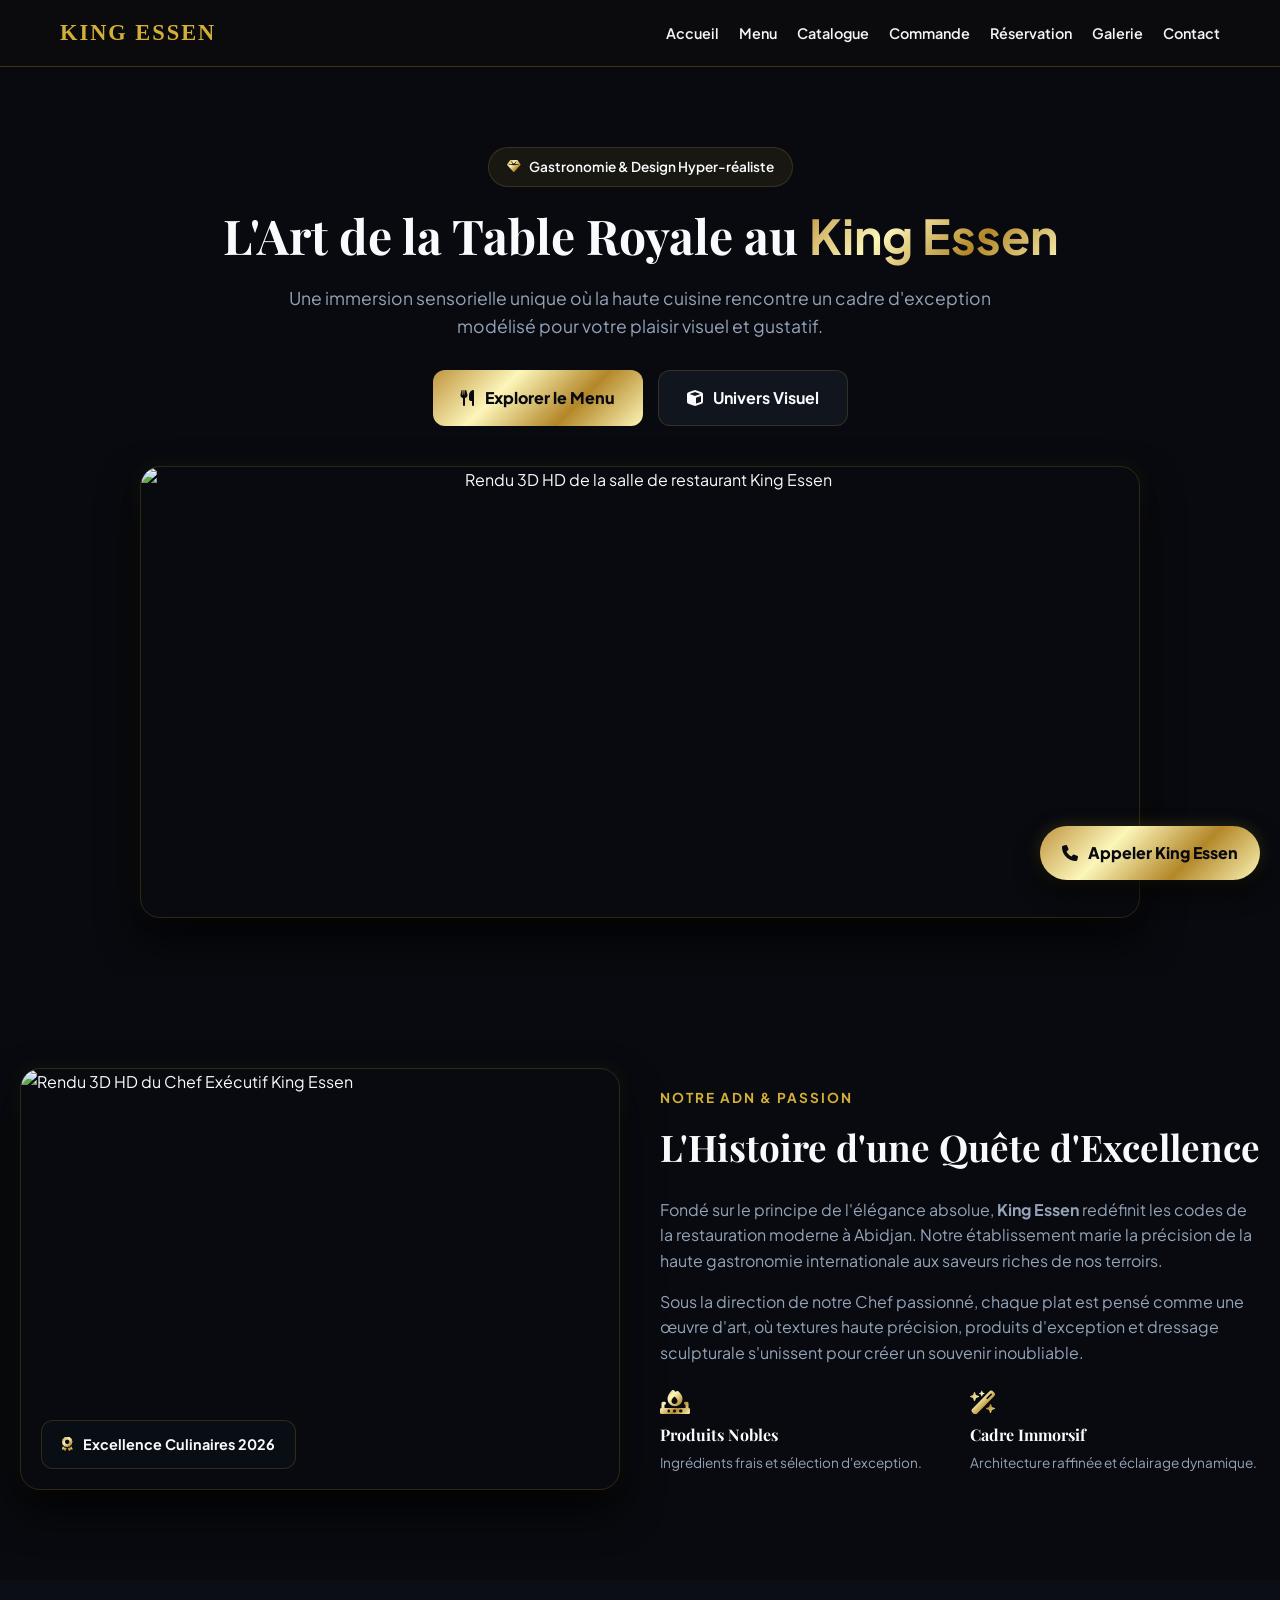
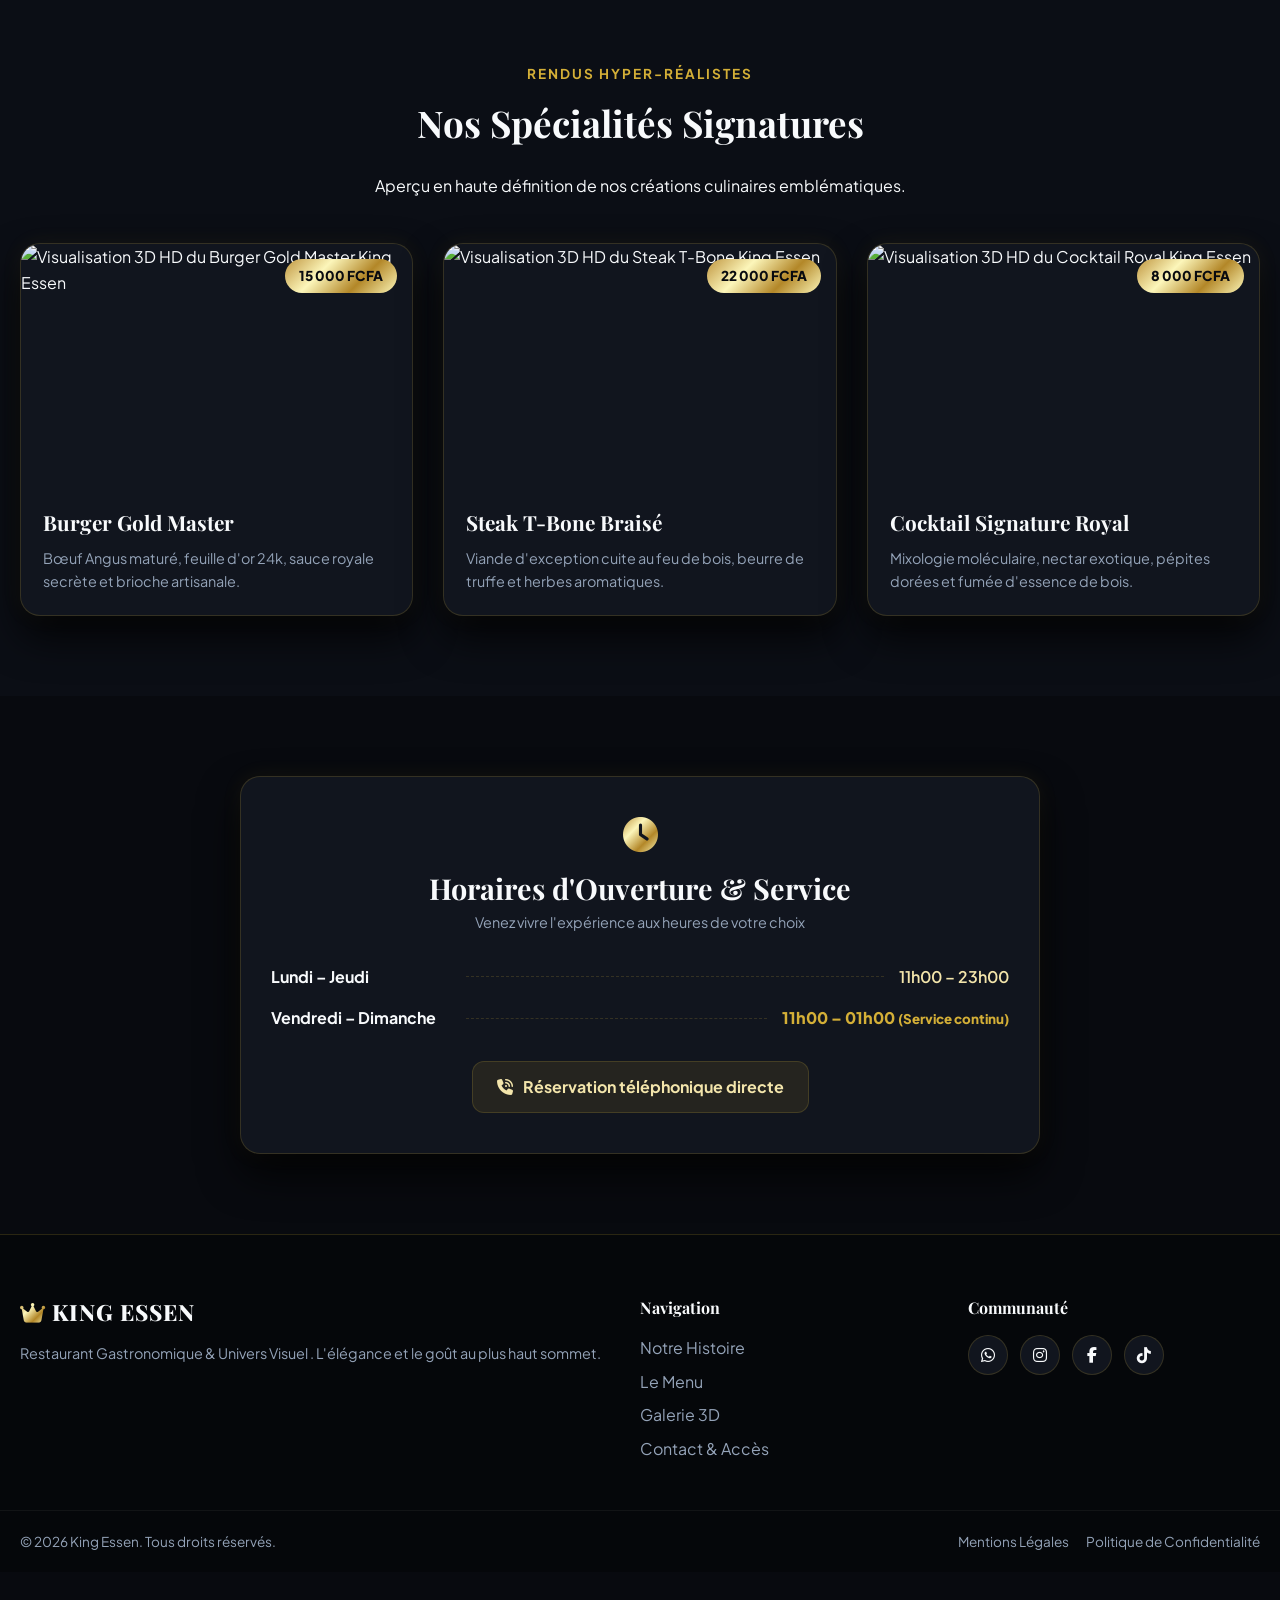
==== index.html @ 0f2cdf2b "Add files via upload" ====
<!DOCTYPE html>
<html lang="fr">
<head>
    <meta charset="UTF-8">
    <meta name="viewport" content="width=device-width, initial-scale=1.0">
    
    <!-- Meta SEO Local & Open Graph -->
    <title>King Essen | Restaurant Gastronomique & Expérience Visuelle 3D</title>
    <meta name="description" content="Découvrez le restaurant King Essen à Cocody, Abidjan. Cuisine gastronomique d'exception, cadre luxueux 3D et ambiance chaleureuse. Réservez votre table.">
    <meta property="og:title" content="King Essen - Haute Gastronomie & Immersion 3D">
    <meta property="og:description" content="L'excellence culinaire au cœur d'Abidjan. Plats signatures, salons VIP et ambiance raffinée.">
    <meta property="og:image" content="https://images.unsplash.com/photo-1517248135467-4c7edcad34c4?auto=format&fit=crop&w=1200&q=80">
    <meta property="og:type" content="restaurant">

    <!-- Schema.org JSON-LD LocalBusiness / Restaurant -->
    <script type="application/ld+json">
    {
      "@context": "https://schema.org",
      "@type": "Restaurant",
      "name": "King Essen",
      "image": "https://images.unsplash.com/photo-1517248135467-4c7edcad34c4?auto=format&fit=crop&w=1200&q=80",
      "telephone": "+2250700000000",
      "priceRange": "$$$",
      "address": {
        "@type": "PostalAddress",
        "streetAddress": "Rue des Jardins, Cocody",
        "addressLocality": "Abidjan",
        "addressCountry": "CI"
      },
      "geo": {
        "@type": "GeoCoordinates",
        "latitude": 5.3599517,
        "longitude": -3.9870387
      },
      "openingHoursSpecification": [
        {
          "@type": "OpeningHoursSpecification",
          "dayOfWeek": ["Monday", "Tuesday", "Wednesday", "Thursday"],
          "opens": "11:00",
          "closes": "23:00"
        },
        {
          "@type": "OpeningHoursSpecification",
          "dayOfWeek": ["Friday", "Saturday", "Sunday"],
          "opens": "11:00",
          "closes": "01:00"
        }
      ]
    }
    </script>

    <!-- Font Awesome & Google Fonts -->
    <link rel="stylesheet" href="https://cdnjs.cloudflare.com/ajax/libs/font-awesome/6.4.0/css/all.min.css">
    <link href="https://fonts.googleapis.com/css2?family=Plus+Jakarta+Sans:wght@300;400;500;600;700;800&family=Playfair+Display:ital,wght@0,600;0,800;1,600&display=swap" rel="stylesheet">
    <link rel="stylesheet" href="style.css">
</head>
<body>
    <!-- Navigation Globale -->
<header class="navbar">
    <div class="nav-container">
        <a href="index.html" class="logo">KING ESSEN</a>
        <nav>
            <ul class="nav-links">
                <li><a href="index.html">Accueil</a></li>
                <li><a href="menu.html">Menu</a></li>
                <li><a href="catalogue.html">Catalogue</a></li>
                <li><a href="comande.html">Commande</a></li>
                <li><a href="reservation.html">Réservation</a></li>
                <li><a href="galeri.html">Galerie </a></li>
                <li><a href="contact.html">Contact</a></li>
            </ul>
        </nav>
    </div>
</header>

    <!-- Header Navigation -->
   <!-- <header class="main-header">
        <div class="container header-container">
            <a href="index.html" class="brand-logo">
                <i class="fa-solid fa-crown gold-text"></i> KING ESSEN
            </a>
            <nav class="nav-menu" id="navMenu">
                <a href="#about" class="nav-link">Notre Histoire</a>
                <a href="#specialties" class="nav-link">Créations 3D</a>
                <a href="#hours" class="nav-link">Horaires</a>
                <a href="galerie.html" class="nav-link">Galerie 3D</a>
                <a href="contact.html" class="nav-link">Contact</a>
            </nav>
            <div class="header-actions">
                <a href="reservation.html" class="btn-gold">Réserver une table</a>
                <button class="mobile-toggle" id="mobileToggle" aria-label="Menu Mobile">
                    <i class="fa-solid fa-bars"></i>
                </button>
            </div>
        </div>
    </header>-->

    <!-- Hero Section avec Visuel 3D HD -->
    <section class="hero-section">
        <div class="container hero-content">
            <span class="hero-badge"><i class="fa-solid fa-gem gold-text"></i> Gastronomie & Design  Hyper-réaliste</span>
            <h1 class="hero-title">L'Art de la Table Royale au <span class="gold-text">King Essen</span></h1>
            <p class="hero-subtitle">Une immersion sensorielle unique où la haute cuisine rencontre un cadre d'exception modélisé pour votre plaisir visuel et gustatif.</p>
            <div class="hero-buttons">
                <a href="catalogue.html" class="btn-primary"><i class="fa-solid fa-utensils"></i> Explorer le Menu</a>
                <a href="galeri.html" class="btn-secondary"><i class="fa-solid fa-cube"></i> Univers Visuel </a>
            </div>
        </div>
        <div class="hero-3d-frame">
            <img src="https://images.unsplash.com/photo-1517248135467-4c7edcad34c4?auto=format&fit=crop&w=1600&q=80" alt="Rendu 3D HD de la salle de restaurant King Essen" class="hero-img-3d" loading="lazy">
            <div class="hero-overlay"></div>
        </div>
    </section>

    <!-- Section Présentation & Histoire -->
    <section class="about-section" id="about">
        <div class="container grid-2-cols">
            <div class="about-visual">
                <div class="card-3d-wrapper">
                    <img src="https://images.unsplash.com/photo-1577219491135-ce391730fb2c?auto=format&fit=crop&w=1000&q=80" alt="Rendu 3D HD du Chef Exécutif King Essen" class="about-img-3d" loading="lazy">
                    <div class="card-3d-badge">
                        <i class="fa-solid fa-award gold-text"></i>
                        <span>Excellence Culinaires 2026</span>
                    </div>
                </div>
            </div>
            <div class="about-text">
                <span class="section-tag">Notre ADN & Passion</span>
                <h2 class="section-title">L'Histoire d'une Quête d'Excellence</h2>
                <p class="about-description">
                    Fondé sur le principe de l'élégance absolue, <strong>King Essen</strong> redéfinit les codes de la restauration moderne à Abidjan. Notre établissement marie la précision de la haute gastronomie internationale aux saveurs riches de nos terroirs.
                </p>
                <p class="about-description">
                    Sous la direction de notre Chef passionné, chaque plat est pensé comme une œuvre d'art, où textures haute précision, produits d'exception et dressage sculpturale s'unissent pour créer un souvenir inoubliable.
                </p>
                <div class="values-grid">
                    <div class="value-item">
                        <i class="fa-solid fa-fire-burner gold-text"></i>
                        <h4>Produits Nobles</h4>
                        <p>Ingrédients frais et sélection d'exception.</p>
                    </div>
                    <div class="value-item">
                        <i class="fa-solid fa-wand-magic-sparkles gold-text"></i>
                        <h4>Cadre Immorsif</h4>
                        <p>Architecture  raffinée et éclairage dynamique.</p>
                    </div>
                </div>
            </div>
        </div>
    </section>

    <!-- Section Spécialités 3D HD -->
    <section class="specialties-section" id="specialties">
        <div class="container">
            <div class="section-header">
                <span class="section-tag">Rendus  Hyper-réalistes</span>
                <h2 class="section-title">Nos Spécialités Signatures</h2>
                <p class="section-subtitle">Aperçu en haute définition de nos créations culinaires emblématiques.</p>
            </div>

            <div class="specialties-grid">
                <!-- Carte 3D 1 -->
                <article class="specialty-card-3d">
                    <div class="specialty-img-wrapper">
                        <img src="https://images.unsplash.com/photo-1568901346375-23c9450c58cd?auto=format&fit=crop&w=800&q=80" alt="Visualisation 3D HD du Burger Gold Master King Essen" loading="lazy">
                        <span class="price-tag">15 000 FCFA</span>
                    </div>
                    <div class="specialty-content">
                        <h3>Burger Gold  Master</h3>
                        <p>Bœuf Angus maturé, feuille d'or 24k, sauce royale secrète et brioche artisanale.</p>
                    </div>
                </article>

                <!-- Carte 3D 2 -->
                <article class="specialty-card-3d">
                    <div class="specialty-img-wrapper">
                        <img src="https://images.unsplash.com/photo-1544025162-d76694265947?auto=format&fit=crop&w=800&q=80" alt="Visualisation 3D HD du Steak T-Bone King Essen" loading="lazy">
                        <span class="price-tag">22 000 FCFA</span>
                    </div>
                    <div class="specialty-content">
                        <h3>Steak T-Bone Braisé </h3>
                        <p>Viande d'exception cuite au feu de bois, beurre de truffe et herbes aromatiques.</p>
                    </div>
                </article>

                <!-- Carte 3D 3 -->
                <article class="specialty-card-3d">
                    <div class="specialty-img-wrapper">
                        <img src="https://images.unsplash.com/photo-1551024709-8f23befc6f87?auto=format&fit=crop&w=800&q=80" alt="Visualisation 3D HD du Cocktail Royal King Essen" loading="lazy">
                        <span class="price-tag">8 000 FCFA</span>
                    </div>
                    <div class="specialty-content">
                        <h3>Cocktail Signature Royal</h3>
                        <p>Mixologie moléculaire, nectar exotique, pépites dorées et fumée d'essence de bois.</p>
                    </div>
                </article>
            </div>
        </div>
    </section>

    <!-- Section Horaires dans une Carte 3D épurée -->
    <section class="hours-section" id="hours">
        <div class="container">
            <div class="hours-card-3d">
                <div class="hours-header">
                    <i class="fa-solid fa-clock gold-text hours-icon"></i>
                    <h2>Horaires d'Ouverture & Service</h2>
                    <p>Venez vivre l'expérience aux heures de votre choix</p>
                </div>
                <div class="hours-body">
                    <div class="hours-row">
                        <span class="day">Lundi – Jeudi</span>
                        <span class="dots"></span>
                        <span class="time">11h00 – 23h00</span>
                    </div>
                    <div class="hours-row highlight">
                        <span class="day">Vendredi – Dimanche</span>
                        <span class="dots"></span>
                        <span class="time">11h00 – 01h00 <small>(Service continu)</small></span>
                    </div>
                </div>
                <div class="hours-footer">
                    <a href="tel:+2250700000000" class="btn-hours-call">
                        <i class="fa-solid fa-phone-volume"></i> Réservation téléphonique directe
                    </a>
                </div>
            </div>
        </div>
    </section>

    <!-- Bouton d'Appel Direct Fixe (Mobile First) -->
    <a href="tel:+2250700000000" class="fixed-call-btn" aria-label="Appeler King Essen">
        <i class="fa-solid fa-phone"></i>
        <span>Appeler King Essen</span>
    </a>

    <!-- Footer -->
    <footer class="main-footer">
        <div class="container footer-grid">
            <div class="footer-brand">
                <div class="brand-logo">
                    <i class="fa-solid fa-crown gold-text"></i> KING ESSEN
                </div>
                <p>Restaurant Gastronomique & Univers Visuel . L'élégance et le goût au plus haut sommet.</p>
            </div>

            <div class="footer-links">
                <h4>Navigation</h4>
                <ul>
                    <li><a href="#about">Notre Histoire</a></li>
                    <li><a href="catalogue.html">Le Menu</a></li>
                    <li><a href="galeri.html">Galerie 3D</a></li>
                    <li><a href="contact.html">Contact & Accès</a></li>
                </ul>
            </div>

            <div class="footer-social">
                <h4>Communauté</h4>
                <div class="social-icons">
                    <a href="https://wa.me/2250700000000" target="_blank" aria-label="WhatsApp"><i class="fa-brands fa-whatsapp"></i></a>
                    <a href="https://instagram.com/kingessen" target="_blank" aria-label="Instagram"><i class="fa-brands fa-instagram"></i></a>
                    <a href="https://facebook.com/kingessen" target="_blank" aria-label="Facebook"><i class="fa-brands fa-facebook-f"></i></a>
                    <a href="https://tiktok.com/@kingessen" target="_blank" aria-label="TikTok"><i class="fa-brands fa-tiktok"></i></a>
                </div>
            </div>
        </div>
        
        <div class="footer-bottom">
            <div class="container footer-bottom-flex">
                <p>&copy; 2026 King Essen. Tous droits réservés.</p>
                <div class="legal-links">
                    <a href="#">Mentions Légales</a>
                    <a href="#">Politique de Confidentialité</a>
                </div>
            </div>
        </div>
    </footer>

    <script src="script.js"></script>
</body>
</html>
---- style.css ----
:root {
    --bg-dark: #080a0f;
    --bg-card: #11151e;
    --gold-primary: #d4af37;
    --gold-light: #f3e5ab;
    --gold-gradient: linear-gradient(135deg, #bf953f, #fcf6ba, #b38728, #fbf5b7);
    --gold-glow: rgba(212, 175, 55, 0.25);
    --text-light: #f8fafc;
    --text-muted: #94a3b8;
    --border-color: rgba(212, 175, 55, 0.18);
    --radius-md: 12px;
    --radius-lg: 20px;
    --shadow-3d: 0 20px 40px rgba(0, 0, 0, 0.8), 0 0 20px rgba(212, 175, 55, 0.08);
    --font-main: 'Plus Jakarta Sans', sans-serif;
    --font-title: 'Playfair Display', serif;
}

* {
    margin: 0;
    padding: 0;
    box-sizing: border-box;
    font-family: var(--font-main);
    -webkit-font-smoothing: antialiased;
}

html {
    scroll-behavior: smooth;
}

body {
    background-color: var(--bg-dark);
    color: var(--text-light);
    line-height: 1.6;
    padding-bottom: 70px;
}

.gold-text {
    background: var(--gold-gradient);
    -webkit-background-clip: text;
    -webkit-text-fill-color: transparent;
}

.container {
    max-width: 1280px;
    margin: 0 auto;
    padding: 0 20px;
}

/* Header */
.main-header {
    background: rgba(17, 21, 30, 0.9);
    backdrop-filter: blur(15px);
    border-bottom: 1px solid var(--border-color);
    padding: 16px 0;
    position: sticky;
    top: 0;
    z-index: 1000;
}

.header-container {
    display: flex;
    justify-content: space-between;
    align-items: center;
}

.brand-logo {
    font-family: var(--font-title);
    font-weight: 800;
    font-size: 1.4rem;
    letter-spacing: 1px;
    color: var(--text-light);
    text-decoration: none;
}

.nav-menu {
    display: flex;
    gap: 25px;
}

.nav-link {
    color: var(--text-muted);
    text-decoration: none;
    font-weight: 500;
    font-size: 0.95rem;
    transition: color 0.3s;
}

.nav-link:hover { color: var(--gold-primary); }

.header-actions {
    display: flex;
    align-items: center;
    gap: 15px;
}

.btn-gold {
    background: var(--gold-gradient);
    color: var(--bg-dark);
    padding: 10px 20px;
    border-radius: var(--radius-md);
    text-decoration: none;
    font-weight: 800;
    font-size: 0.88rem;
    box-shadow: 0 0 15px var(--gold-glow);
    transition: transform 0.3s;
}

.btn-gold:hover { transform: translateY(-2px); }

.mobile-toggle {
    display: none;
    background: none;
    border: none;
    color: var(--text-light);
    font-size: 1.4rem;
    cursor: pointer;
}

/* Hero Section */
.hero-section {
    position: relative;
    padding: 80px 0 60px;
    overflow: hidden;
    text-align: center;
}

.hero-badge {
    display: inline-flex;
    align-items: center;
    gap: 8px;
    background: rgba(212, 175, 55, 0.08);
    border: 1px solid var(--border-color);
    padding: 8px 18px;
    border-radius: 30px;
    font-size: 0.85rem;
    font-weight: 600;
    margin-bottom: 20px;
}

.hero-title {
    font-family: var(--font-title);
    font-size: 3rem;
    line-height: 1.2;
    margin-bottom: 20px;
}

.hero-subtitle {
    color: var(--text-muted);
    font-size: 1.1rem;
    max-width: 750px;
    margin: 0 auto 30px;
}

.hero-buttons {
    display: flex;
    justify-content: center;
    gap: 15px;
    flex-wrap: wrap;
    margin-bottom: 40px;
}

.btn-primary {
    background: var(--gold-gradient);
    color: var(--bg-dark);
    padding: 14px 28px;
    border-radius: var(--radius-md);
    text-decoration: none;
    font-weight: 800;
    display: inline-flex;
    align-items: center;
    gap: 10px;
}

.btn-secondary {
    background: var(--bg-card);
    border: 1px solid var(--border-color);
    color: var(--text-light);
    padding: 14px 28px;
    border-radius: var(--radius-md);
    text-decoration: none;
    font-weight: 700;
    display: inline-flex;
    align-items: center;
    gap: 10px;
}

.hero-3d-frame {
    position: relative;
    max-width: 1000px;
    margin: 0 auto;
    border-radius: var(--radius-lg);
    overflow: hidden;
    border: 1px solid var(--border-color);
    box-shadow: var(--shadow-3d);
}

.hero-img-3d {
    width: 100%;
    height: 450px;
    object-fit: cover;
    display: block;
}

/* About Section */
.about-section {
    padding: 90px 0;
}

.grid-2-cols {
    display: grid;
    grid-template-columns: 1fr;
    gap: 40px;
    align-items: center;
}

.card-3d-wrapper {
    position: relative;
    border-radius: var(--radius-lg);
    overflow: hidden;
    border: 1px solid var(--border-color);
    box-shadow: var(--shadow-3d);
}

.about-img-3d {
    width: 100%;
    height: 420px;
    object-fit: cover;
    display: block;
}

.card-3d-badge {
    position: absolute;
    bottom: 20px;
    left: 20px;
    background: rgba(11, 15, 23, 0.9);
    border: 1px solid var(--border-color);
    padding: 12px 20px;
    border-radius: var(--radius-md);
    display: flex;
    align-items: center;
    gap: 10px;
    font-weight: 700;
    font-size: 0.9rem;
}

.section-tag {
    color: var(--gold-primary);
    font-weight: 700;
    font-size: 0.85rem;
    text-transform: uppercase;
    letter-spacing: 2px;
}

.section-title {
    font-family: var(--font-title);
    font-size: 2.3rem;
    margin: 8px 0 20px;
}

.about-description {
    color: var(--text-muted);
    margin-bottom: 15px;
    font-size: 1rem;
}

.values-grid {
    display: grid;
    grid-template-columns: repeat(2, 1fr);
    gap: 20px;
    margin-top: 25px;
}

.value-item i { font-size: 1.5rem; margin-bottom: 8px; }
.value-item h4 { font-family: var(--font-title); margin-bottom: 4px; }
.value-item p { color: var(--text-muted); font-size: 0.85rem; }

/* Specialties 3D Section */
.specialties-section {
    padding: 80px 0;
    background: rgba(17, 21, 30, 0.4);
}

.section-header {
    text-align: center;
    margin-bottom: 45px;
}

.specialties-grid {
    display: grid;
    grid-template-columns: 1fr;
    gap: 30px;
}

.specialty-card-3d {
    background: var(--bg-card);
    border: 1px solid var(--border-color);
    border-radius: var(--radius-lg);
    overflow: hidden;
    box-shadow: var(--shadow-3d);
    transition: transform 0.4s ease;
}

.specialty-card-3d:hover {
    transform: translateY(-8px);
    border-color: var(--gold-primary);
}

.specialty-img-wrapper {
    position: relative;
    height: 240px;
}

.specialty-img-wrapper img {
    width: 100%;
    height: 100%;
    object-fit: cover;
}

.price-tag {
    position: absolute;
    top: 15px;
    right: 15px;
    background: var(--gold-gradient);
    color: var(--bg-dark);
    font-weight: 800;
    padding: 6px 14px;
    border-radius: 20px;
    font-size: 0.85rem;
}

.specialty-content {
    padding: 22px;
}

.specialty-content h3 {
    font-family: var(--font-title);
    font-size: 1.3rem;
    margin-bottom: 8px;
}

.specialty-content p {
    color: var(--text-muted);
    font-size: 0.9rem;
}

/* Hours 3D Card Section */
.hours-section {
    padding: 80px 0;
}

.hours-card-3d {
    background: var(--bg-card);
    border: 1px solid var(--border-color);
    border-radius: var(--radius-lg);
    padding: 40px 30px;
    max-width: 800px;
    margin: 0 auto;
    box-shadow: var(--shadow-3d);
    text-align: center;
}

.hours-icon { font-size: 2.2rem; margin-bottom: 12px; }
.hours-header h2 { font-family: var(--font-title); font-size: 1.8rem; }
.hours-header p { color: var(--text-muted); font-size: 0.9rem; margin-bottom: 30px; }

.hours-body { margin-bottom: 30px; }

.hours-row {
    display: flex;
    align-items: center;
    margin-bottom: 16px;
    font-size: 1rem;
}

.hours-row .day { font-weight: 700; width: 180px; text-align: left; }
.hours-row .dots { flex: 1; border-bottom: 1px dashed var(--border-color); margin: 0 15px; }
.hours-row .time { color: var(--gold-light); font-weight: 600; }
.hours-row.highlight .time { color: var(--gold-primary); font-weight: 800; }

.btn-hours-call {
    background: rgba(212, 175, 55, 0.1);
    border: 1px solid var(--border-color);
    color: var(--gold-light);
    padding: 12px 24px;
    border-radius: var(--radius-md);
    text-decoration: none;
    font-weight: 700;
    display: inline-flex;
    align-items: center;
    gap: 10px;
}

/* Fixed Call Button */
.fixed-call-btn {
    position: fixed;
    bottom: 20px;
    right: 20px;
    background: var(--gold-gradient);
    color: var(--bg-dark);
    padding: 14px 22px;
    border-radius: 30px;
    font-weight: 800;
    text-decoration: none;
    display: flex;
    align-items: center;
    gap: 10px;
    box-shadow: 0 10px 25px rgba(0, 0, 0, 0.8), 0 0 15px var(--gold-glow);
    z-index: 999;
}

/* Footer */
.main-footer {
    background: #05070a;
    border-top: 1px solid var(--border-color);
    padding-top: 60px;
}

.footer-grid {
    display: grid;
    grid-template-columns: 1fr;
    gap: 35px;
    padding-bottom: 40px;
}

.footer-brand p { color: var(--text-muted); font-size: 0.9rem; margin-top: 12px; }

.footer-links h4, .footer-social h4 {
    font-family: var(--font-title);
    margin-bottom: 15px;
}

.footer-links ul { list-style: none; }
.footer-links li { margin-bottom: 8px; }
.footer-links a { color: var(--text-muted); text-decoration: none; transition: color 0.3s; }
.footer-links a:hover { color: var(--gold-primary); }

.social-icons {
    display: flex;
    gap: 12px;
}

.social-icons a {
    width: 40px;
    height: 40px;
    background: var(--bg-card);
    border: 1px solid var(--border-color);
    color: var(--text-light);
    border-radius: 50%;
    display: flex;
    align-items: center;
    justify-content: center;
    text-decoration: none;
    transition:  0.3s, color 0.3s;
}

.social-icons a:hover { background: var(--gold-primary); color: var(--bg-dark); }

.footer-bottom {
    border-top: 1px solid rgba(255, 255, 255, 0.05);
    padding: 20px 0;
    color: var(--text-muted);
    font-size: 0.85rem;
}

.footer-bottom-flex {
    display: flex;
    flex-direction: column;
    align-items: center;
    gap: 10px;
}

.legal-links a { color: var(--text-muted); text-decoration: none; margin-left: 15px; }

/* Responsive Media Queries */
@media (min-width: 768px) {
    .grid-2-cols { grid-template-columns: repeat(2, 1fr); }
    .specialties-grid { grid-template-columns: repeat(2, 1fr); }
    .footer-grid { grid-template-columns: 2fr 1fr 1fr; }
    .footer-bottom-flex { flex-direction: row; justify-content: space-between; }
}

@media (min-width: 1024px) {
    .specialties-grid { grid-template-columns: repeat(3, 1fr); }
}

@media (max-width: 767px) {
    .mobile-toggle { display: block; }
    .nav-menu {
        position: absolute;
        top: 100%;
        left: 0;
        right: 0;
        background: var(--bg-card);
        border-bottom: 1px solid var(--border-color);
        flex-direction: column;
        padding: 20px;
        display: none;
    }
    .nav-menu.active { display: flex; }
    .hours-row { flex-direction: column; align-items: flex-start; gap: 4px; }
    .hours-row .dots { display: none; }
}
.navbar {
    position: sticky;
    top: 0;
    width: 100%;
    background-color: #0B0B0E;
    border-bottom: 1px solid rgba(212, 175, 55, 0.25);
    z-index: 1000;
    padding: 15px 0;
}

.nav-container {
    max-width: 1200px;
    margin: 0 auto;
    padding: 0 20px;
    display: flex;
    justify-content: space-between;
    align-items: center;
}

.logo {
    font-family: 'Cinzel', serif;
    font-size: 1.4rem;
    font-weight: 700;
    color: #D4AF37;
    text-decoration: none;
    letter-spacing: 2px;
}

.nav-links {
    display: flex;
    list-style: none;
    gap: 20px;
    margin: 0;
    padding: 0;
}

.nav-links a {
    color: #F5F5F7;
    text-decoration: none;
    font-size: 0.9rem;
    font-weight: 600;
    transition: color 0.3s ease;
}

.nav-links a:hover {
    color: #D4AF37;
}
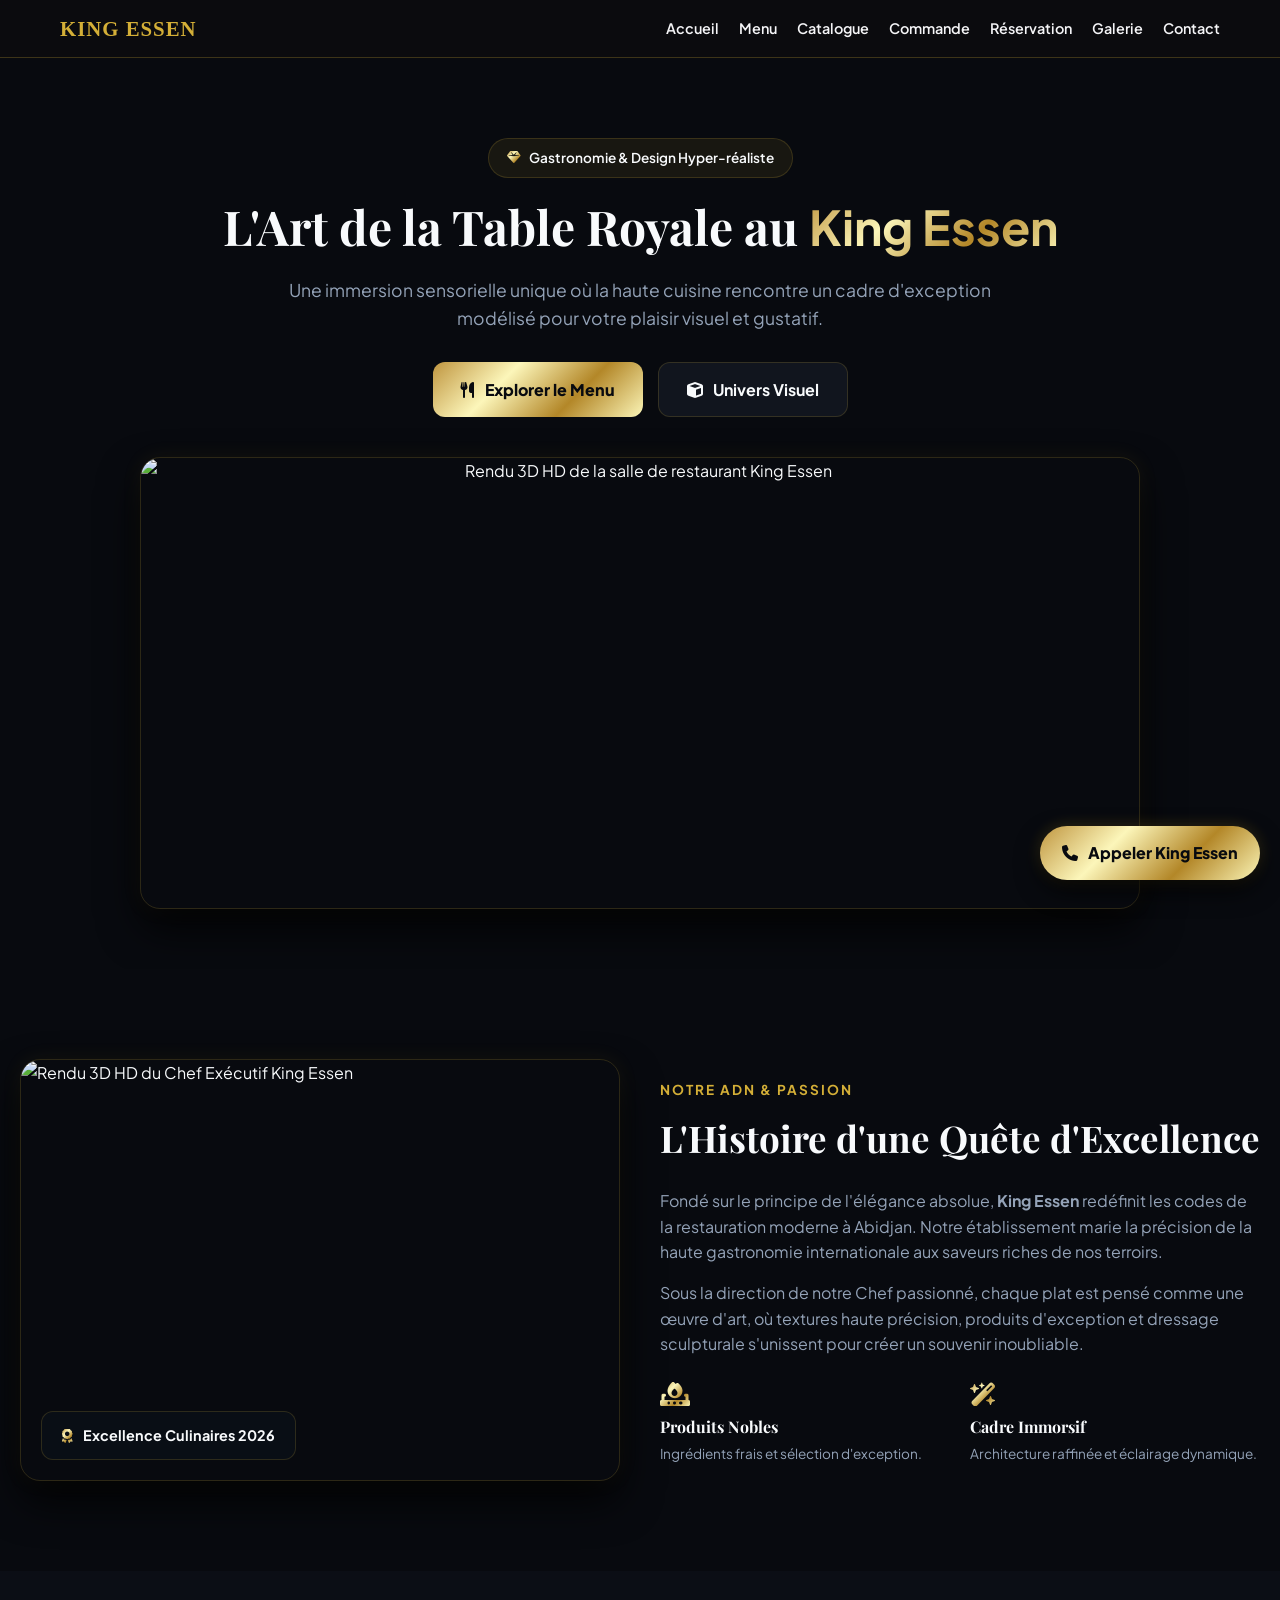
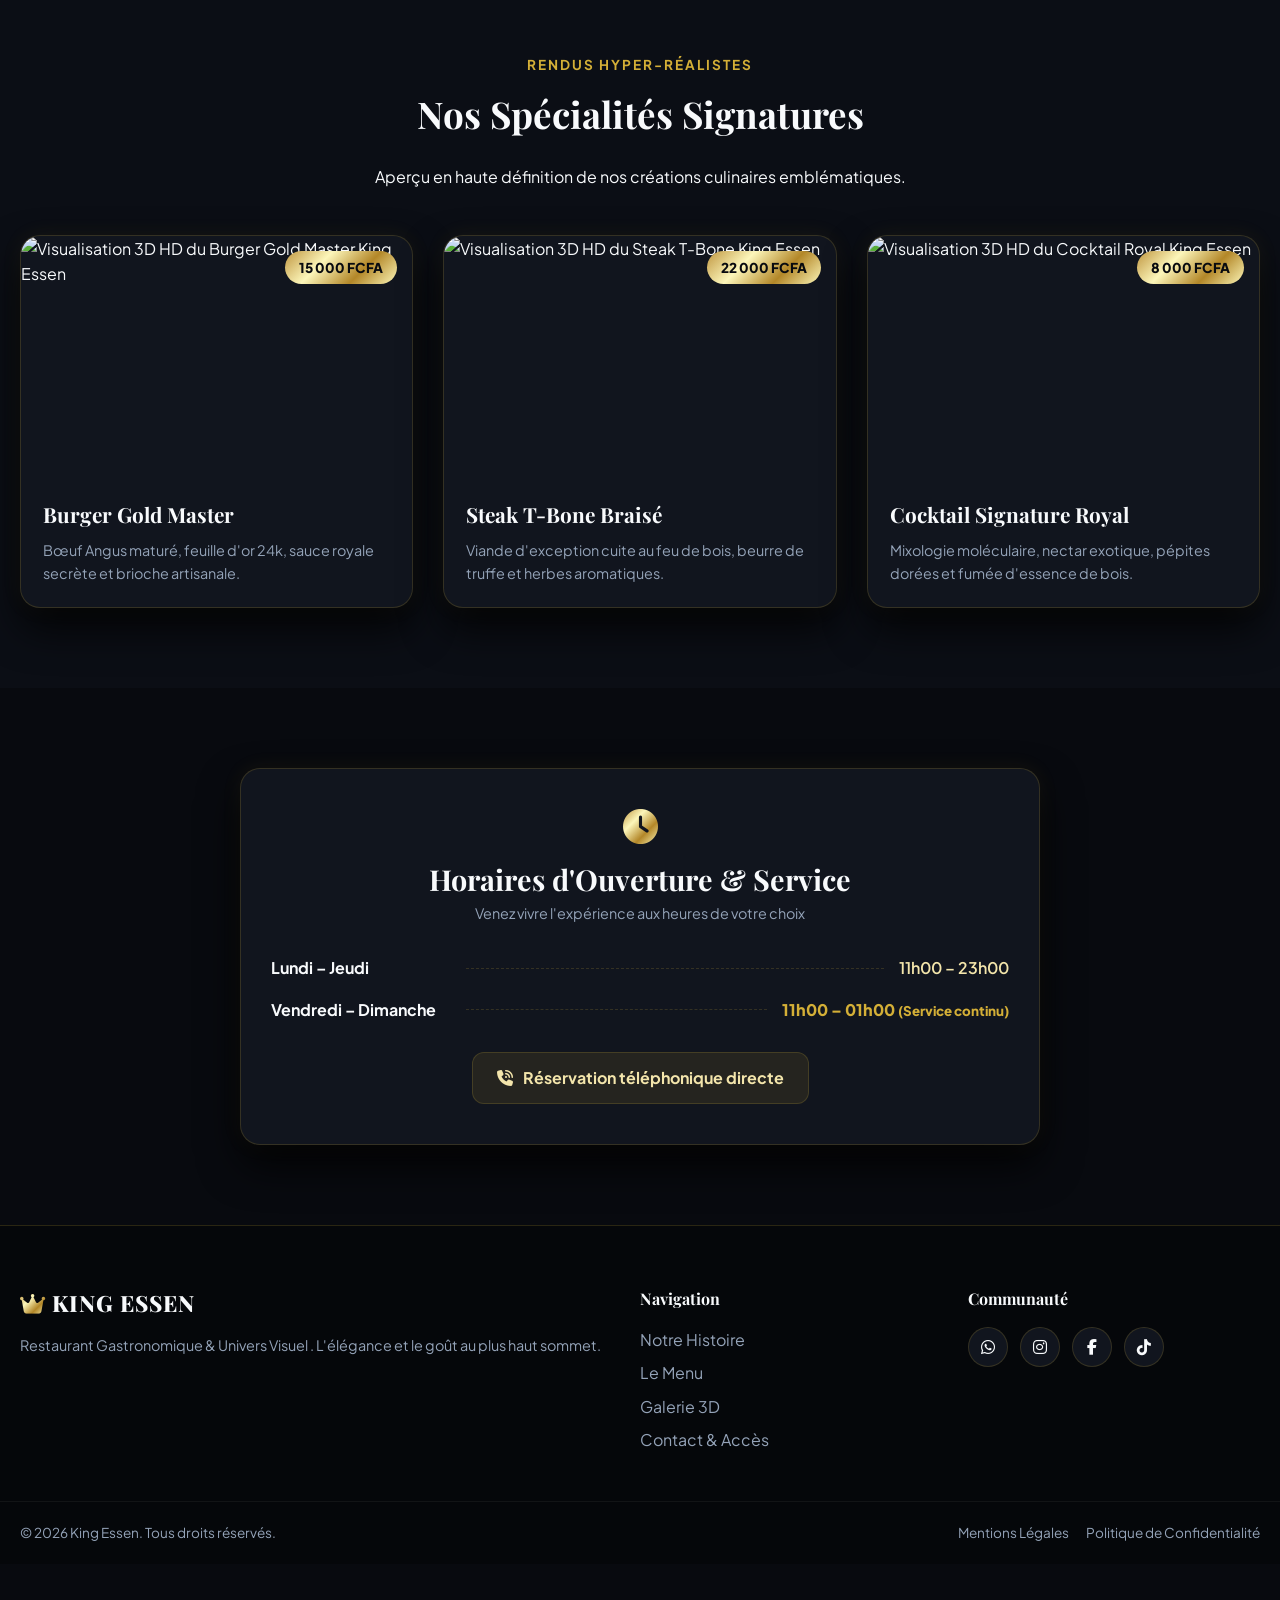
==== commit 1e969e86: "Add files via upload" ====
--- a/index.html
+++ b/index.html
@@ -55,21 +55,22 @@
     <link rel="stylesheet" href="style.css">
 </head>
 <body>
-    <!-- Navigation Globale -->
+    <!-- Navigation Globale avec Menu Burger -->
 <header class="navbar">
     <div class="nav-container">
         <a href="index.html" class="logo">KING ESSEN</a>
-        <nav>
-            <ul class="nav-links">
-                <li><a href="index.html">Accueil</a></li>
-                <li><a href="menu.html">Menu</a></li>
-                <li><a href="catalogue.html">Catalogue</a></li>
-                <li><a href="comande.html">Commande</a></li>
-                <li><a href="reservation.html">Réservation</a></li>
-                <li><a href="galeri.html">Galerie </a></li>
-                <li><a href="contact.html">Contact</a></li>
-            </ul>
-        </nav>
+        <button class="mobile-menu-btn" id="mobileMenuBtn" aria-label="Ouvrir le menu">
+            <i class="fa-solid fa-bars"></i>
+        </button>
+        <ul class="nav-links" id="navLinks">
+            <li><a href="index.html">Accueil</a></li>
+            <li><a href="menu.html">Menu</a></li>
+            <li><a href="catalogue.html">Catalogue</a></li>
+            <li><a href="comande.html">Commande</a></li>
+            <li><a href="reservation.html">Réservation</a></li>
+            <li><a href="galeri.html">Galerie</a></li>
+            <li><a href="contact.html">Contact</a></li>
+        </ul>
     </div>
 </header>
 
--- a/style.css
+++ b/style.css
@@ -500,6 +500,15 @@
     .hours-row { flex-direction: column; align-items: flex-start; gap: 4px; }
     .hours-row .dots { display: none; }
 }
+/* --- Correctif Responsive Navbar & Anti-Débordement --- */
+
+html, body {
+    max-width: 100vw;
+    overflow-x: hidden;
+}
+
+/* --- Style Navigation Mobile Burger --- */
+
 .navbar {
     position: sticky;
     top: 0;
@@ -507,7 +516,7 @@
     background-color: #0B0B0E;
     border-bottom: 1px solid rgba(212, 175, 55, 0.25);
     z-index: 1000;
-    padding: 15px 0;
+    padding: 12px 0;
 }
 
 .nav-container {
@@ -517,33 +526,84 @@
     display: flex;
     justify-content: space-between;
     align-items: center;
+    position: relative;
 }
 
 .logo {
     font-family: 'Cinzel', serif;
-    font-size: 1.4rem;
+    font-size: 1.3rem;
     font-weight: 700;
     color: #D4AF37;
     text-decoration: none;
-    letter-spacing: 2px;
-}
-
+    letter-spacing: 1px;
+}
+
+.mobile-menu-btn {
+    display: block;
+    background: none;
+    border: 1px solid #D4AF37;
+    color: #D4AF37;
+    font-size: 1.2rem;
+    padding: 6px 12px;
+    border-radius: 6px;
+    cursor: pointer;
+}
+
+/* Menu déroulant sur mobile */
 .nav-links {
-    display: flex;
+    display: none; /* Cache le menu par défaut */
+    flex-direction: column;
+    position: absolute;
+    top: 100%;
+    left: 0;
+    width: 100%;
+    background-color: #0B0B0E;
+    border-bottom: 1px solid rgba(212, 175, 55, 0.25);
+    padding: 15px 0;
+    margin: 0;
     list-style: none;
-    gap: 20px;
-    margin: 0;
-    padding: 0;
+    gap: 12px;
+    text-align: center;
+    box-shadow: 0 10px 20px rgba(0,0,0,0.9);
+}
+
+.nav-links.active {
+    display: flex; /* Affiche les 7 liens au clic */
 }
 
 .nav-links a {
     color: #F5F5F7;
     text-decoration: none;
-    font-size: 0.9rem;
+    font-size: 1rem;
     font-weight: 600;
-    transition: color 0.3s ease;
+    display: block;
+    padding: 8px 0;
 }
 
 .nav-links a:hover {
     color: #D4AF37;
+}
+
+/* Affichage classique sur Ordinateur / Tablette (> 768px) */
+@media (min-width: 768px) {
+    .mobile-menu-btn {
+        display: none;
+    }
+
+    .nav-links {
+        display: flex !important;
+        flex-direction: row;
+        position: static;
+        width: auto;
+        background: none;
+        border: none;
+        padding: 0;
+        box-shadow: none;
+        gap: 20px;
+    }
+
+    .nav-links a {
+        font-size: 0.9rem;
+        padding: 0;
+    }
 }
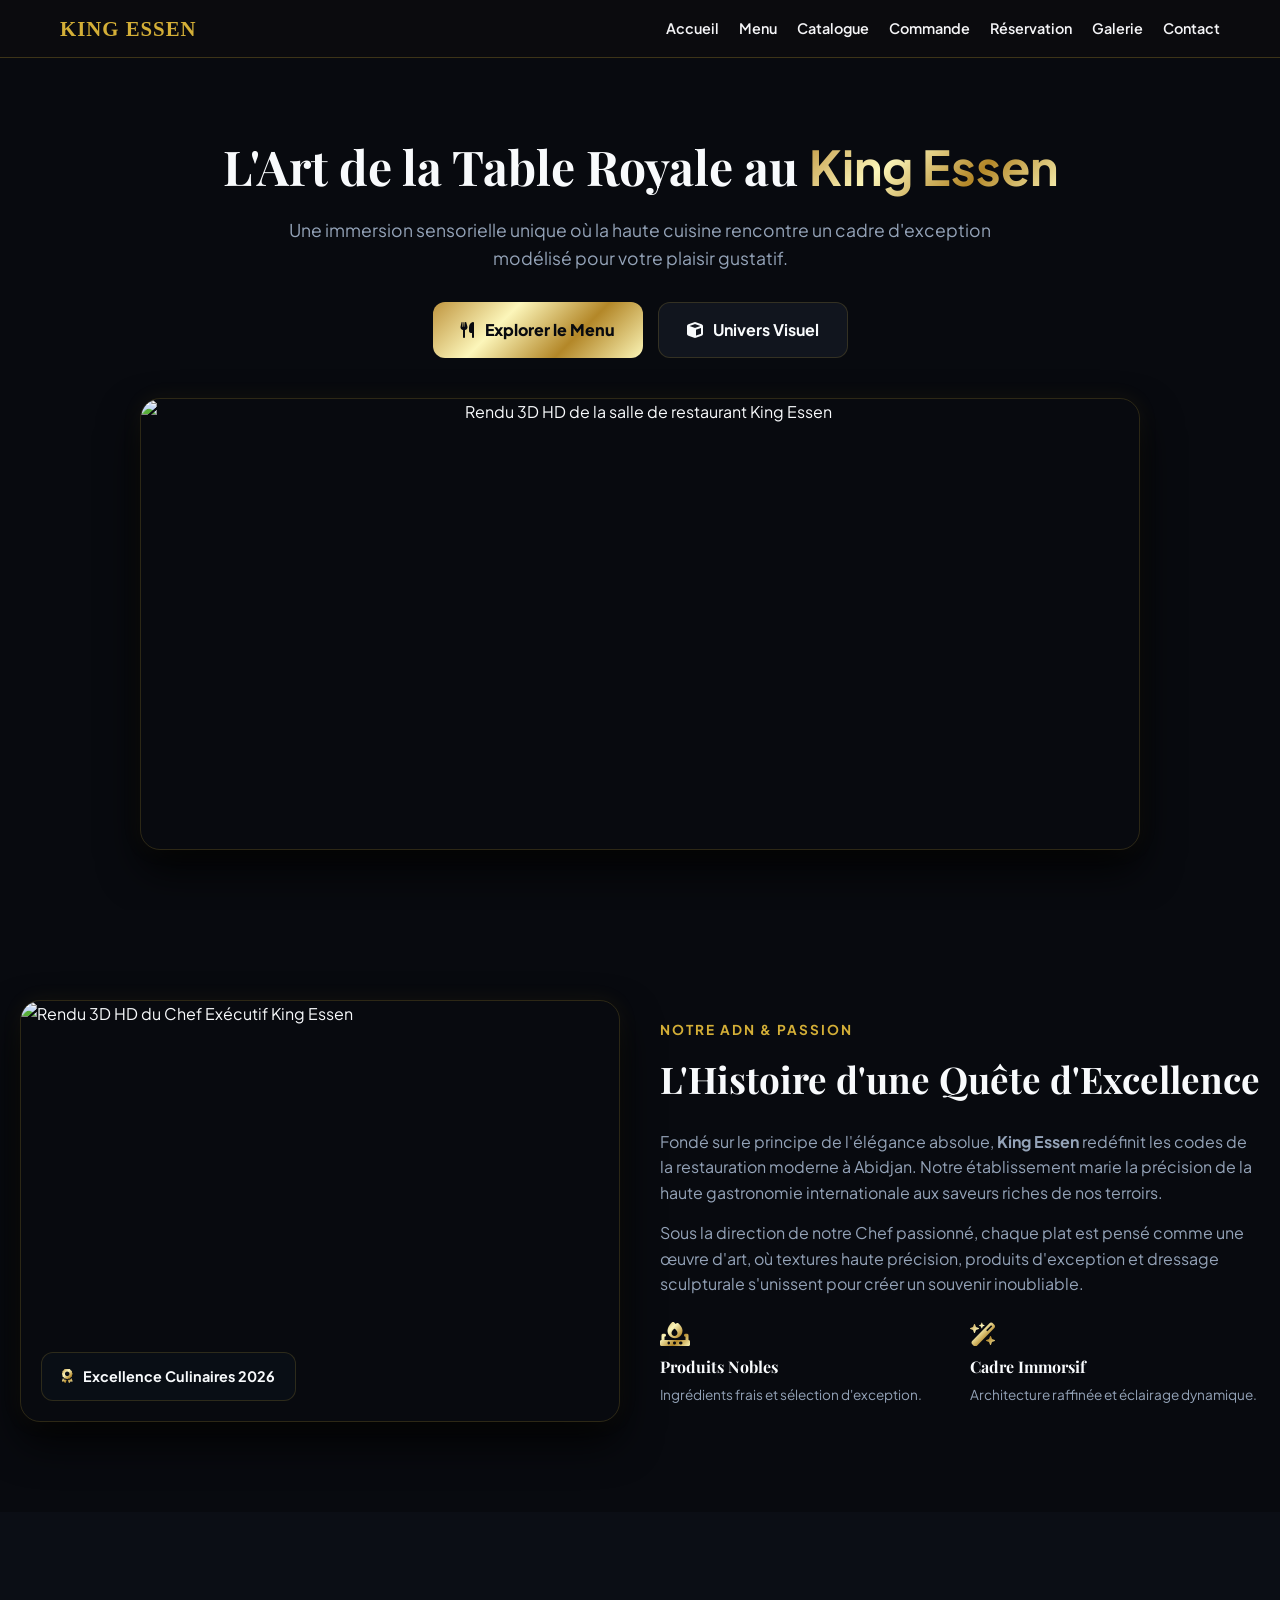
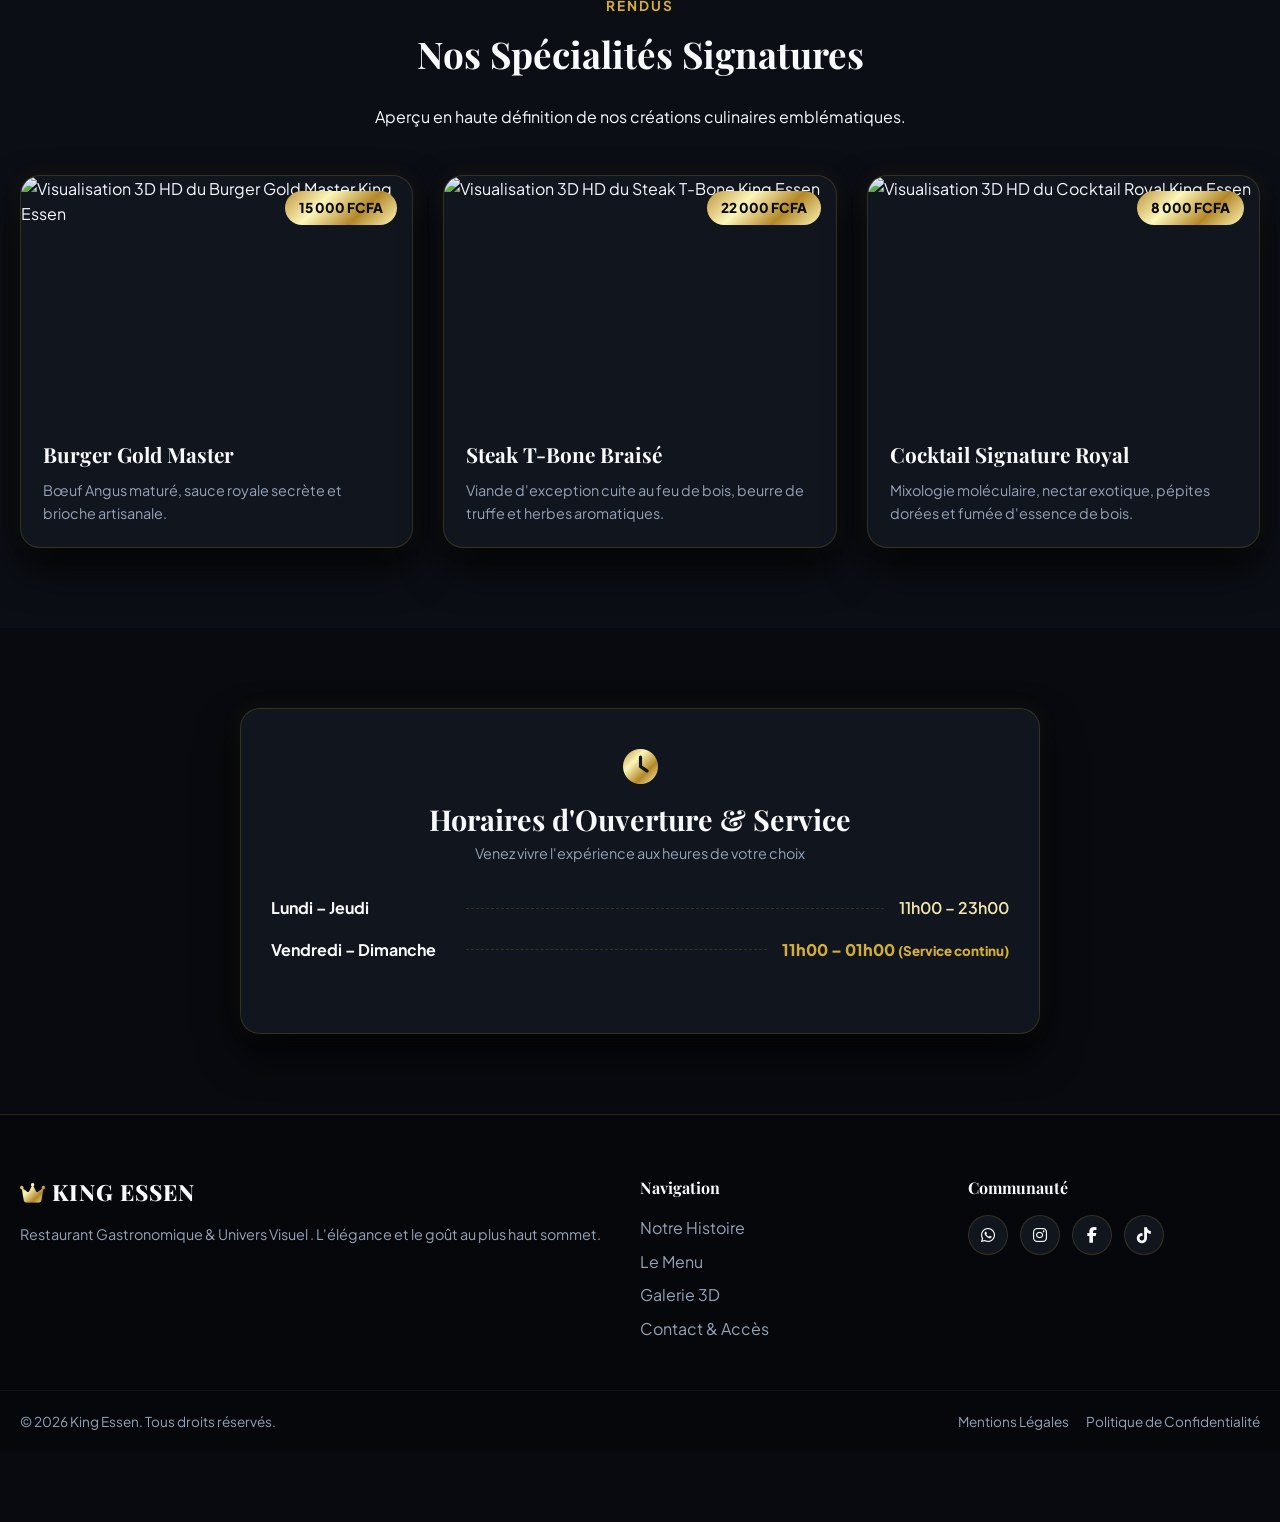
==== commit 3d774bf1: "Add files via upload" ====
--- a/index.html
+++ b/index.html
@@ -99,9 +99,9 @@
     <!-- Hero Section avec Visuel 3D HD -->
     <section class="hero-section">
         <div class="container hero-content">
-            <span class="hero-badge"><i class="fa-solid fa-gem gold-text"></i> Gastronomie & Design  Hyper-réaliste</span>
+           <!-- <span class="hero-badge"><i class="fa-solid fa-gem gold-text"></i> Gastronomie </span>-->
             <h1 class="hero-title">L'Art de la Table Royale au <span class="gold-text">King Essen</span></h1>
-            <p class="hero-subtitle">Une immersion sensorielle unique où la haute cuisine rencontre un cadre d'exception modélisé pour votre plaisir visuel et gustatif.</p>
+            <p class="hero-subtitle">Une immersion sensorielle unique où la haute cuisine rencontre un cadre d'exception modélisé pour votre plaisir  gustatif.</p>
             <div class="hero-buttons">
                 <a href="catalogue.html" class="btn-primary"><i class="fa-solid fa-utensils"></i> Explorer le Menu</a>
                 <a href="galeri.html" class="btn-secondary"><i class="fa-solid fa-cube"></i> Univers Visuel </a>
@@ -154,7 +154,7 @@
     <section class="specialties-section" id="specialties">
         <div class="container">
             <div class="section-header">
-                <span class="section-tag">Rendus  Hyper-réalistes</span>
+                <span class="section-tag">Rendus </span>
                 <h2 class="section-title">Nos Spécialités Signatures</h2>
                 <p class="section-subtitle">Aperçu en haute définition de nos créations culinaires emblématiques.</p>
             </div>
@@ -168,7 +168,7 @@
                     </div>
                     <div class="specialty-content">
                         <h3>Burger Gold  Master</h3>
-                        <p>Bœuf Angus maturé, feuille d'or 24k, sauce royale secrète et brioche artisanale.</p>
+                        <p>Bœuf Angus maturé,  sauce royale secrète et brioche artisanale.</p>
                     </div>
                 </article>
 
@@ -220,20 +220,20 @@
                         <span class="time">11h00 – 01h00 <small>(Service continu)</small></span>
                     </div>
                 </div>
-                <div class="hours-footer">
+                <!--<div class="hours-footer">
                     <a href="tel:+2250700000000" class="btn-hours-call">
                         <i class="fa-solid fa-phone-volume"></i> Réservation téléphonique directe
                     </a>
-                </div>
+                </div>-->
             </div>
         </div>
     </section>
 
     <!-- Bouton d'Appel Direct Fixe (Mobile First) -->
-    <a href="tel:+2250700000000" class="fixed-call-btn" aria-label="Appeler King Essen">
+   <!-- <a href="tel:+2250700000000" class="fixed-call-btn" aria-label="Appeler King Essen">
         <i class="fa-solid fa-phone"></i>
         <span>Appeler King Essen</span>
-    </a>
+    </a>-->
 
     <!-- Footer -->
     <footer class="main-footer">
